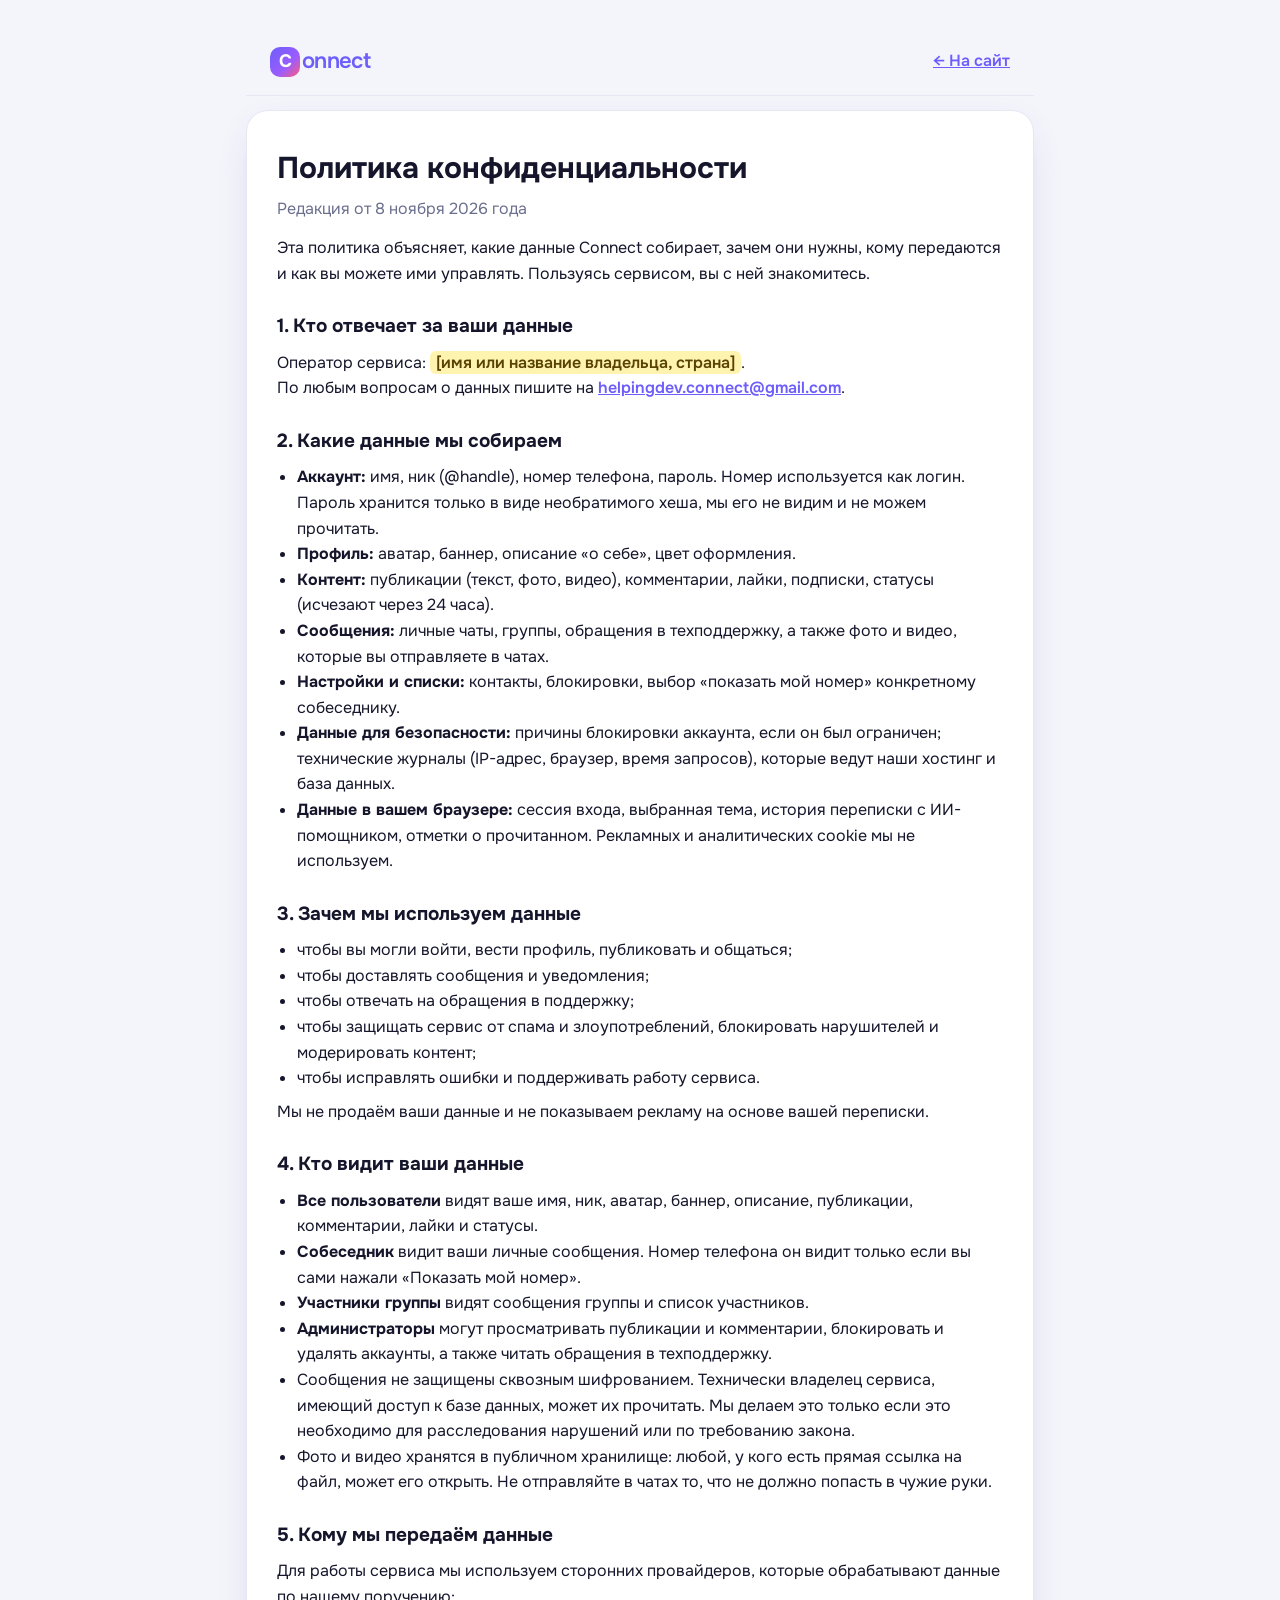
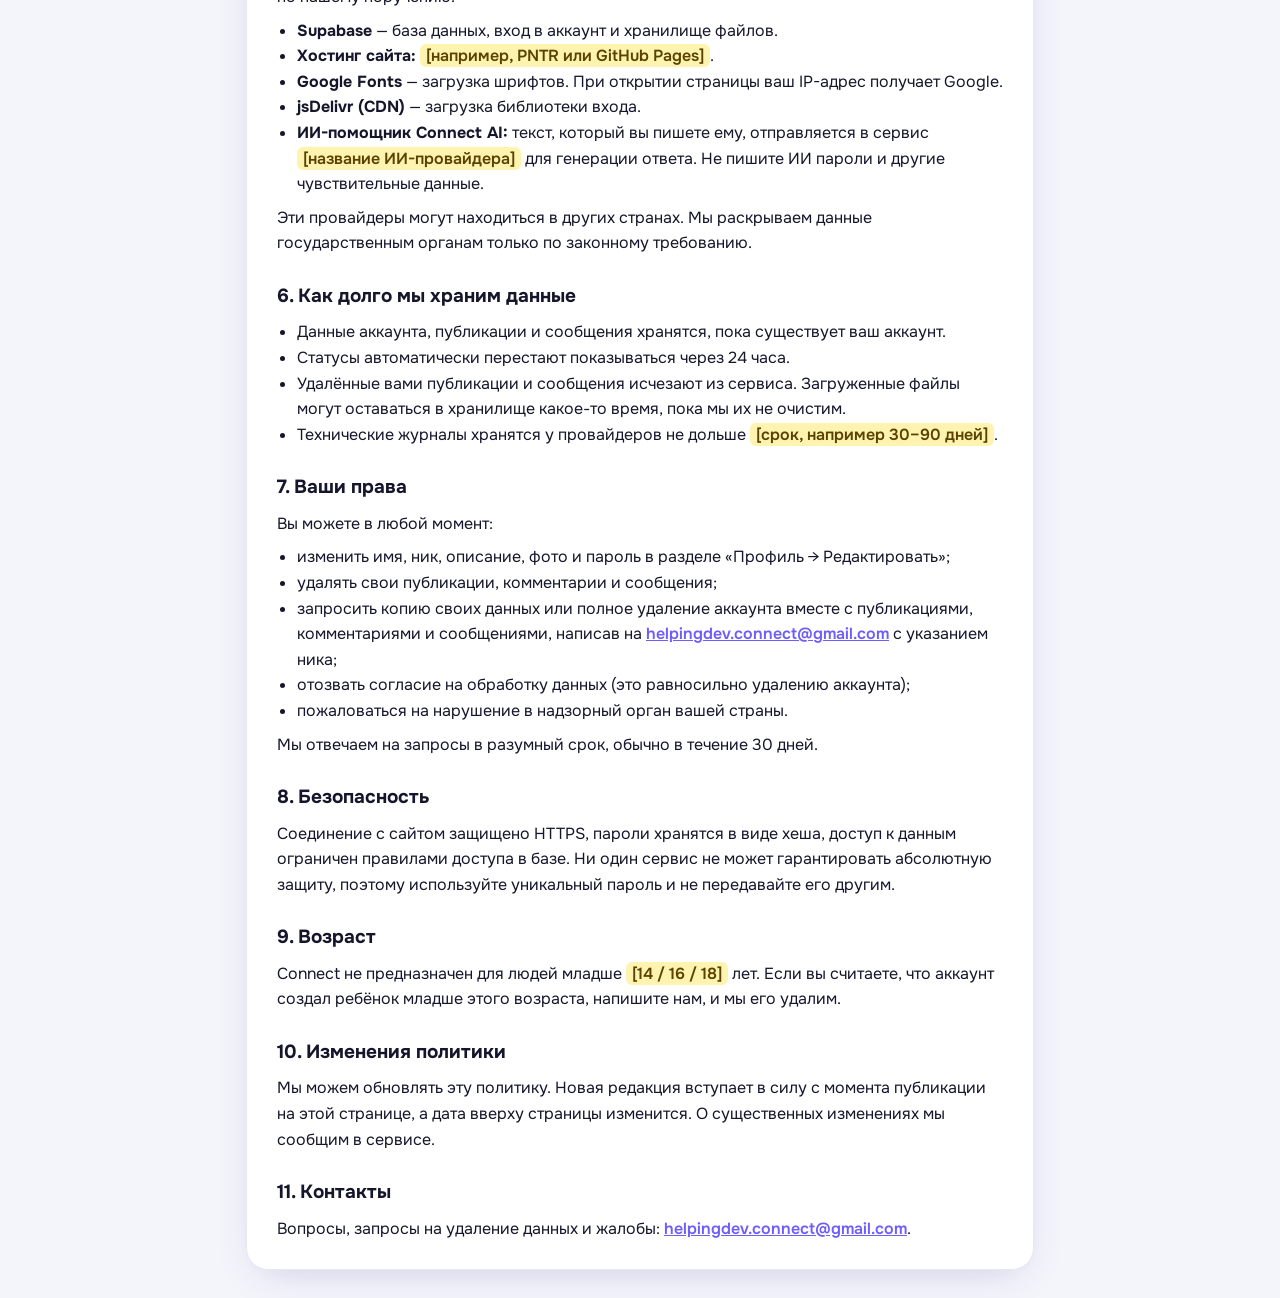
==== privacy.html @ 6333b59b "Add files via upload" ====
<!DOCTYPE html>
<html lang="ru">
<head>
<meta charset="utf-8">
<meta name="viewport" content="width=device-width, initial-scale=1">
<title>Политика конфиденциальности — Connect</title>
<link rel="icon" type="image/png" href="connect-icon-512.png">
<link rel="preconnect" href="https://fonts.googleapis.com">
<link href="https://fonts.googleapis.com/css2?family=Onest:wght@400;500;600;700;800&display=swap" rel="stylesheet">
<link rel="stylesheet" href="style.css">
<style>
.pp{max-width:820px;margin:28px auto;padding:0 16px}
.pp .card{padding:28px 30px}
.pp h1{font-size:30px;margin:6px 0 4px}
.pp h2{font-size:19px;margin:26px 0 8px}
.pp p,.pp li{line-height:1.6}
.pp ul{margin:8px 0 8px 20px;padding:0}
.pp .when{color:var(--mu);margin-bottom:14px}
.pp a{color:var(--ac);font-weight:600}
.todo{background:#fff3b0;color:#5a4300;padding:1px 6px;border-radius:6px;font-weight:600}
.pp .top{display:flex;align-items:center;justify-content:space-between;margin-bottom:14px}
</style>
</head>
<body>
<div class="pp">
  <div class="top"><a class="logo" href="index.html"><b>C</b>onnect</a><a href="index.html">← На сайт</a></div>
  <article class="card">
    <h1>Политика конфиденциальности</h1>
    <p class="when">Редакция от 8 ноября 2026 года</p>
    <p>Эта политика объясняет, какие данные Connect собирает, зачем они нужны, кому передаются и как вы можете ими управлять. Пользуясь сервисом, вы с ней знакомитесь.</p>

    <h2>1. Кто отвечает за ваши данные</h2>
    <p>Оператор сервиса: <span class="todo">[имя или название владельца, страна]</span>.<br>
    По любым вопросам о данных пишите на <a href="mailto:helpingdev.connect@gmail.com">helpingdev.connect@gmail.com</a>.</p>

    <h2>2. Какие данные мы собираем</h2>
    <ul>
      <li><b>Аккаунт:</b> имя, ник (@handle), номер телефона, пароль. Номер используется как логин. Пароль хранится только в виде необратимого хеша, мы его не видим и не можем прочитать.</li>
      <li><b>Профиль:</b> аватар, баннер, описание «о себе», цвет оформления.</li>
      <li><b>Контент:</b> публикации (текст, фото, видео), комментарии, лайки, подписки, статусы (исчезают через 24 часа).</li>
      <li><b>Сообщения:</b> личные чаты, группы, обращения в техподдержку, а также фото и видео, которые вы отправляете в чатах.</li>
      <li><b>Настройки и списки:</b> контакты, блокировки, выбор «показать мой номер» конкретному собеседнику.</li>
      <li><b>Данные для безопасности:</b> причины блокировки аккаунта, если он был ограничен; технические журналы (IP-адрес, браузер, время запросов), которые ведут наши хостинг и база данных.</li>
      <li><b>Данные в вашем браузере:</b> сессия входа, выбранная тема, история переписки с ИИ-помощником, отметки о прочитанном. Рекламных и аналитических cookie мы не используем.</li>
    </ul>

    <h2>3. Зачем мы используем данные</h2>
    <ul>
      <li>чтобы вы могли войти, вести профиль, публиковать и общаться;</li>
      <li>чтобы доставлять сообщения и уведомления;</li>
      <li>чтобы отвечать на обращения в поддержку;</li>
      <li>чтобы защищать сервис от спама и злоупотреблений, блокировать нарушителей и модерировать контент;</li>
      <li>чтобы исправлять ошибки и поддерживать работу сервиса.</li>
    </ul>
    <p>Мы не продаём ваши данные и не показываем рекламу на основе вашей переписки.</p>

    <h2>4. Кто видит ваши данные</h2>
    <ul>
      <li><b>Все пользователи</b> видят ваше имя, ник, аватар, баннер, описание, публикации, комментарии, лайки и статусы.</li>
      <li><b>Собеседник</b> видит ваши личные сообщения. Номер телефона он видит только если вы сами нажали «Показать мой номер».</li>
      <li><b>Участники группы</b> видят сообщения группы и список участников.</li>
      <li><b>Администраторы</b> могут просматривать публикации и комментарии, блокировать и удалять аккаунты, а также читать обращения в техподдержку.</li>
      <li>Сообщения не защищены сквозным шифрованием. Технически владелец сервиса, имеющий доступ к базе данных, может их прочитать. Мы делаем это только если это необходимо для расследования нарушений или по требованию закона.</li>
      <li>Фото и видео хранятся в публичном хранилище: любой, у кого есть прямая ссылка на файл, может его открыть. Не отправляйте в чатах то, что не должно попасть в чужие руки.</li>
    </ul>

    <h2>5. Кому мы передаём данные</h2>
    <p>Для работы сервиса мы используем сторонних провайдеров, которые обрабатывают данные по нашему поручению:</p>
    <ul>
      <li><b>Supabase</b> — база данных, вход в аккаунт и хранилище файлов.</li>
      <li><b>Хостинг сайта:</b> <span class="todo">[например, PNTR или GitHub Pages]</span>.</li>
      <li><b>Google Fonts</b> — загрузка шрифтов. При открытии страницы ваш IP-адрес получает Google.</li>
      <li><b>jsDelivr (CDN)</b> — загрузка библиотеки входа.</li>
      <li><b>ИИ-помощник Connect AI:</b> текст, который вы пишете ему, отправляется в сервис <span class="todo">[название ИИ-провайдера]</span> для генерации ответа. Не пишите ИИ пароли и другие чувствительные данные.</li>
    </ul>
    <p>Эти провайдеры могут находиться в других странах. Мы раскрываем данные государственным органам только по законному требованию.</p>

    <h2>6. Как долго мы храним данные</h2>
    <ul>
      <li>Данные аккаунта, публикации и сообщения хранятся, пока существует ваш аккаунт.</li>
      <li>Статусы автоматически перестают показываться через 24 часа.</li>
      <li>Удалённые вами публикации и сообщения исчезают из сервиса. Загруженные файлы могут оставаться в хранилище какое-то время, пока мы их не очистим.</li>
      <li>Технические журналы хранятся у провайдеров не дольше <span class="todo">[срок, например 30–90 дней]</span>.</li>
    </ul>

    <h2>7. Ваши права</h2>
    <p>Вы можете в любой момент:</p>
    <ul>
      <li>изменить имя, ник, описание, фото и пароль в разделе «Профиль → Редактировать»;</li>
      <li>удалять свои публикации, комментарии и сообщения;</li>
      <li>запросить копию своих данных или полное удаление аккаунта вместе с публикациями, комментариями и сообщениями, написав на <a href="mailto:helpingdev.connect@gmail.com">helpingdev.connect@gmail.com</a> с указанием ника;</li>
      <li>отозвать согласие на обработку данных (это равносильно удалению аккаунта);</li>
      <li>пожаловаться на нарушение в надзорный орган вашей страны.</li>
    </ul>
    <p>Мы отвечаем на запросы в разумный срок, обычно в течение 30 дней.</p>

    <h2>8. Безопасность</h2>
    <p>Соединение с сайтом защищено HTTPS, пароли хранятся в виде хеша, доступ к данным ограничен правилами доступа в базе. Ни один сервис не может гарантировать абсолютную защиту, поэтому используйте уникальный пароль и не передавайте его другим.</p>

    <h2>9. Возраст</h2>
    <p>Connect не предназначен для людей младше <span class="todo">[14 / 16 / 18]</span> лет. Если вы считаете, что аккаунт создал ребёнок младше этого возраста, напишите нам, и мы его удалим.</p>

    <h2>10. Изменения политики</h2>
    <p>Мы можем обновлять эту политику. Новая редакция вступает в силу с момента публикации на этой странице, а дата вверху страницы изменится. О существенных изменениях мы сообщим в сервисе.</p>

    <h2>11. Контакты</h2>
    <p>Вопросы, запросы на удаление данных и жалобы: <a href="mailto:helpingdev.connect@gmail.com">helpingdev.connect@gmail.com</a>.</p>
  </article>
</div>
<script>
try { var th = localStorage.getItem('connect_theme'); if (th) document.documentElement.dataset.theme = th; } catch (e) {}
</script>
</body>
</html>
---- style.css ----
:root{--bg:#f4f5fb;--cd:#fff;--tx:#15162b;--mu:#6b6f8e;--bd:#e5e7f3;--ac:#6d5efc;--hot:#ff5c7a;--g:linear-gradient(135deg,#6d5efc,#9b5cff 60%,#ff5c7a);--sh:0 12px 40px -16px rgba(50,40,140,.25);--gl:rgba(244,245,251,.8);color-scheme:light;box-sizing:border-box;padding-top:env(safe-area-inset-top,0px);padding-bottom:env(safe-area-inset-bottom,0px)}
@media(prefers-color-scheme:dark){:root:not([data-theme=light]){--bg:#0b0c16;--cd:#151728;--tx:#eef0ff;--mu:#9a9fc4;--bd:#25283f;--sh:0 12px 40px -16px #000;--gl:rgba(11,12,22,.8);color-scheme:dark}}
:root[data-theme=dark]{--bg:#0b0c16;--cd:#151728;--tx:#eef0ff;--mu:#9a9fc4;--bd:#25283f;--sh:0 12px 40px -16px #000;--gl:rgba(11,12,22,.8);color-scheme:dark}
html{scroll-padding-top:env(safe-area-inset-top,0px);scroll-behavior:smooth}
*{box-sizing:border-box;margin:0}
body{font:16px/1.55 Onest,system-ui,-apple-system,"Segoe UI",sans-serif;background:var(--bg);color:var(--tx);min-height:100vh;-webkit-font-smoothing:antialiased}
body::before{content:"";position:fixed;inset:0 0 auto;height:env(safe-area-inset-top,0px);background:var(--gl);backdrop-filter:blur(14px);z-index:60}
button,input,textarea{font:inherit;color:inherit}button{cursor:pointer;border:0;background:none}
:focus-visible{outline:2px solid var(--ac);outline-offset:2px}
[hidden]{display:none!important}
.wrap{max-width:1120px;margin:0 auto;padding:0 20px}.row{display:flex;gap:10px;align-items:center}.mu{color:var(--mu)}
.logo{font-weight:800;font-size:22px;letter-spacing:-.03em;display:inline-flex;align-items:center;cursor:pointer;color:var(--tx);text-decoration:none}
.logo b{display:grid;place-items:center;width:30px;height:30px;border-radius:10px;background:var(--g);color:#fff;margin-right:2px;font-size:18px}
.btn{padding:10px 20px;border-radius:999px;background:var(--g);color:#fff;font-weight:600;transition:transform .2s,box-shadow .2s;box-shadow:0 8px 24px -10px var(--ac)}
.btn:hover{transform:translateY(-2px)}.btn:active{transform:scale(.97)}.btn.lg{padding:14px 28px}
.btn.ghost{background:var(--cd);color:var(--tx);box-shadow:inset 0 0 0 1px var(--bd)}
.btn:disabled{opacity:.6;pointer-events:none}
.card{background:var(--cd);border:1px solid var(--bd);border-radius:22px;box-shadow:var(--sh)}
.av{--h:265;display:grid;place-items:center;flex:none;width:44px;height:44px;border-radius:50%;overflow:hidden;background:linear-gradient(135deg,hsl(var(--h) 80% 62%),hsl(calc(var(--h) + 50) 85% 55%));color:#fff;font-weight:700}
.av img{width:100%;height:100%;object-fit:cover}
.av.lg{width:96px;height:96px;font-size:36px;border:4px solid var(--cd)}.av.sm{width:36px;height:36px;font-size:14px}
/* landing */
.nav{display:flex;justify-content:space-between;align-items:center;height:76px}
.hero{display:grid;grid-template-columns:1.05fr 1fr;gap:48px;align-items:center;padding-top:56px;padding-bottom:80px;min-height:70vh}
.hero h1{font-size:clamp(40px,6vw,68px);line-height:1.04;letter-spacing:-.04em;font-weight:800;margin-bottom:20px;animation:rise .8s both}
.hero p{font-size:19px;color:var(--mu);max-width:30em;margin-bottom:30px;animation:rise .8s .12s both}
.hero .row{animation:rise .8s .24s both;margin-bottom:14px}
.hero-v{position:relative;height:430px}
.hero-v .post{position:absolute;width:min(380px,92%);animation:rise .9s .3s both,float 7s ease-in-out infinite}
.f1{top:0;left:0}.f2{bottom:0;right:0;animation-delay:.5s,1s!important}
.feats{display:grid;grid-template-columns:repeat(3,1fr);gap:20px;padding-bottom:80px}
.feats div{padding:28px;border-radius:22px;background:var(--cd);border:1px solid var(--bd)}
.feats h3{font-size:20px;letter-spacing:-.02em;margin-bottom:8px}.feats p{color:var(--mu)}
.foot{display:flex;justify-content:space-between;align-items:center;padding-top:28px;padding-bottom:40px;border-top:1px solid var(--bd);flex-wrap:wrap;gap:12px}
@keyframes rise{from{opacity:0;transform:translateY(24px)}}
@keyframes float{50%{transform:translateY(-10px)}}
/* app */
.top{position:sticky;top:env(safe-area-inset-top,0px);z-index:50;display:flex;align-items:center;justify-content:space-between;gap:16px;height:68px;padding:0 24px;background:var(--gl);backdrop-filter:blur(14px);border-bottom:1px solid var(--bd)}
.search{flex:1;max-width:420px}.search input{width:100%;padding:11px 18px;border-radius:999px;border:1px solid var(--bd);background:var(--cd);outline:0;transition:box-shadow .2s,border-color .2s}
.search input:focus{border-color:var(--ac);box-shadow:0 0 0 4px rgba(109,94,252,.15)}
.ic{display:grid;place-items:center;width:42px;height:42px;border-radius:50%;background:var(--cd);border:1px solid var(--bd)}
.meb{border-radius:50%}.meb .av{width:42px;height:42px}
.i{width:22px;height:22px;flex:none}
.layout{display:grid;grid-template-columns:240px minmax(0,640px) 300px;gap:28px;justify-content:center;padding:24px 20px 90px;animation:rise .5s both}
.side,.rail{position:sticky;top:92px;align-self:start;display:flex;flex-direction:column;gap:6px}
.nv{display:flex;align-items:center;gap:14px;padding:13px 18px;border-radius:16px;font-weight:600;color:var(--mu);text-align:left;transition:background .2s,color .2s}
.nv:hover{background:var(--cd);color:var(--tx)}.nv.on{background:var(--cd);color:var(--ac);box-shadow:var(--sh)}
.side .btn{margin-top:12px}
#main{display:flex;flex-direction:column;gap:16px;min-width:0}
h2.t{font-size:26px;letter-spacing:-.03em}
.comp{padding:18px;display:flex;gap:14px}.comp textarea{flex:1;width:100%;border:0;background:none;resize:none;outline:0;min-height:56px;font-size:17px}
.comp .bar{display:flex;justify-content:space-between;align-items:center;margin-top:6px;gap:8px}
.comp .chips{display:flex;gap:8px}
.chip{padding:8px 14px;border-radius:999px;border:1px solid var(--bd);color:var(--mu);font-size:14px;transition:all .2s}.chip.on{background:var(--ac);color:#fff;border-color:var(--ac)}
label.chip{cursor:pointer}
.prev{position:relative;display:inline-block;margin-top:8px}
.prev img{display:block;max-width:100%;max-height:200px;border-radius:14px}
.prev button{position:absolute;top:6px;right:6px;width:28px;height:28px;border-radius:50%;background:rgba(0,0,0,.6);color:#fff;font-size:18px;line-height:1}
.stories{display:flex;gap:16px;overflow-x:auto;padding:4px 2px;scrollbar-width:none}
.st{display:flex;flex-direction:column;align-items:center;gap:6px;font-size:13px;color:var(--mu);flex:none;cursor:pointer}
.st .av{width:62px;height:62px;box-shadow:0 0 0 3px var(--bg),0 0 0 5px var(--ac);transition:transform .2s}.st:hover .av{transform:scale(1.06)}
.post{padding:20px;animation:rise .5s both}
.post header{display:flex;gap:12px;align-items:center;margin-bottom:12px}
.post header div{display:flex;flex-direction:column;line-height:1.3}.post header span{font-size:13px;color:var(--mu)}
.post header .av,.post header div{cursor:pointer}
.post p{white-space:pre-wrap;word-break:break-word}.tag{color:var(--ac);font-weight:600}
.cover{height:220px;border-radius:16px;margin-top:14px;background:radial-gradient(circle at 25% 20%,hsl(calc(var(--h) + 60) 90% 70%),transparent 55%),linear-gradient(135deg,hsl(var(--h) 80% 58%),hsl(calc(var(--h) + 70) 85% 50%))}
.pimg{display:block;width:100%;max-height:520px;object-fit:cover;border-radius:16px;margin-top:14px;background:var(--bg)}
.post footer{display:flex;gap:8px;margin-top:14px}
.act{display:inline-flex;align-items:center;gap:8px;padding:8px 14px;border-radius:999px;color:var(--mu);font-weight:600;font-size:14px;transition:background .2s,color .2s}
button.act:hover{background:var(--bg)}.act.on{color:var(--hot)}.act.on svg{animation:pop .45s}
.act.del{margin-left:auto}.act.del:hover{color:var(--hot)}
@keyframes pop{40%{transform:scale(1.45)}}
.cm{display:none;margin-top:12px;padding-top:12px;border-top:1px solid var(--bd)}.cm.open{display:block;animation:rise .3s both}
.c{display:flex;gap:10px;margin-bottom:12px;font-size:15px}.c b{margin-right:6px}.c small{color:var(--mu)}
.cf{display:flex;gap:8px}.cf input{flex:1;min-width:0;padding:10px 16px;border-radius:999px;border:1px solid var(--bd);background:var(--bg);outline:0}
.cf .btn{padding:8px 18px}
.pcover{height:150px;border-radius:22px 22px 0 0;background:linear-gradient(135deg,hsl(var(--h) 80% 58%),hsl(calc(var(--h) + 70) 85% 50%))}
.phead{padding:0 24px 24px}.phead .av{margin-top:-48px}
.phead .rw{display:flex;justify-content:space-between;align-items:flex-end}.phead .rw .row{gap:8px}
.phead h2{margin-top:10px;letter-spacing:-.02em}.phead .nums{display:flex;gap:22px;margin-top:14px}.nums b{font-size:18px}.nums span{color:var(--mu);font-size:14px;margin-left:4px}
.rail .card{padding:20px}.rail h4{margin-bottom:12px}
.sg{display:flex;align-items:center;gap:10px;margin-bottom:14px}.sg div{flex:1;line-height:1.25;min-width:0;cursor:pointer}.sg small{color:var(--mu)}
.fol{padding:6px 14px;border-radius:999px;border:1px solid var(--ac);color:var(--ac);font-weight:600;font-size:13px;transition:all .2s}.fol.on{background:var(--ac);color:#fff}
.tg{display:block;padding:7px 0;color:var(--mu)}.tg b{color:var(--tx);display:block}
.empty{text-align:center;padding:48px 20px;color:var(--mu)}
.bottom{display:none}
/* modal */
.modal{position:fixed;inset:0;z-index:100;display:grid;place-items:center;padding:20px;background:rgba(10,10,30,.5);backdrop-filter:blur(8px);animation:fade .25s}
@keyframes fade{from{opacity:0}}
.sheet{position:relative;width:100%;max-width:420px;padding:32px;animation:rise .35s both}
.sheet h2{letter-spacing:-.03em;margin-bottom:18px}.x{position:absolute;right:18px;top:14px;font-size:28px;color:var(--mu)}
.tabs{display:flex;padding:4px;background:var(--bg);border-radius:999px;margin-bottom:18px}.tabs button{flex:1;padding:9px;border-radius:999px;font-weight:600;color:var(--mu);transition:all .25s}.tabs button.on{background:var(--cd);color:var(--tx);box-shadow:var(--sh)}
.fields,.ef{display:flex;flex-direction:column;gap:12px}
.fields input,.ef input,.ef textarea{width:100%;padding:13px 16px;border-radius:14px;border:1px solid var(--bd);background:var(--bg);outline:0;resize:none}
.fields input:focus,.ef input:focus,.ef textarea:focus{border-color:var(--ac)}
.err{color:var(--hot);font-size:14px;min-height:20px}
#toast{position:fixed;left:50%;bottom:calc(90px + env(safe-area-inset-bottom,0px));transform:translate(-50%,30px);padding:12px 22px;border-radius:999px;background:var(--tx);color:var(--bg);font-weight:600;opacity:0;pointer-events:none;transition:all .3s;z-index:200}
#toast.show{opacity:1;transform:translate(-50%,0)}
@media(max-width:1100px){.layout{grid-template-columns:76px minmax(0,640px)}.rail{display:none}.nv span{display:none}.nv{justify-content:center;padding:14px}.side .btn{display:none}}
@media(max-width:820px){
 .hero{grid-template-columns:1fr;padding-top:24px}.hero-v{height:400px}.feats{grid-template-columns:1fr}
 .layout{grid-template-columns:minmax(0,1fr);padding:16px 14px 100px}.side,.search{display:none}.top{padding:0 16px}
 .bottom{display:flex;position:fixed;left:0;right:0;bottom:0;z-index:50;justify-content:space-around;padding:8px 8px calc(8px + env(safe-area-inset-bottom,0px));background:var(--gl);backdrop-filter:blur(16px);border-top:1px solid var(--bd)}
 .bottom .nv{padding:10px 18px}.cover{height:180px}}
@media(prefers-reduced-motion:reduce){*{animation:none!important;transition:none!important}}
html,body{max-width:100%;overflow-x:clip}
img{max-width:100%}
.bdg{display:inline-block;margin-left:6px;padding:1px 8px;border-radius:999px;background:var(--g);color:#fff;font-size:11px;font-weight:700;vertical-align:middle}
.post header div{min-width:0}
.post header b,.post header span{overflow:hidden;text-overflow:ellipsis;white-space:nowrap}
.c>div{flex:1;min-width:0}
.cx{margin-left:auto;color:var(--mu);font-size:18px;line-height:1;padding:0 6px}.cx:hover{color:var(--hot)}
.at{display:flex;align-items:center;border:1px solid var(--bd);border-radius:14px;background:var(--bg);padding-left:14px;color:var(--mu)}
.ef .at input{border:0;background:none;padding-left:4px}
.stat{display:grid;grid-template-columns:repeat(4,1fr);gap:12px}
.stat .card{padding:16px;display:flex;flex-direction:column}
.stat b{font-size:26px;letter-spacing:-.03em}.stat span{color:var(--mu);font-size:13px}
.ulist{padding:20px}.ulist h4{margin-bottom:14px}
h2.sub{margin-top:8px}
@media(max-width:820px){
 .nav{height:64px}.nav .btn{padding:9px 16px;font-size:14px}
 .hero{min-height:0;padding-bottom:48px;gap:32px}.hero p{font-size:17px}.hero .row{flex-wrap:wrap}
 .hero-v{height:380px}.feats{padding-bottom:48px}
 .layout{padding:12px 12px calc(96px + env(safe-area-inset-bottom,0px))}
 .comp{padding:14px}.comp>.av{display:none}.comp .bar{flex-wrap:wrap}
 .post{padding:16px}.act{padding:10px 14px}
 .phead{padding:0 16px 20px}.phead .rw{flex-wrap:wrap;gap:12px}
 .stat{grid-template-columns:repeat(2,1fr)}
 .sheet{padding:24px 20px;max-height:calc(100dvh - 40px);overflow-y:auto}
}
@media(max-width:480px){
 .nav .ghost{display:none}.hero h1{font-size:38px}.hero-v .post{width:94%}
 .foot{justify-content:center;text-align:center}.cover{height:160px}
}
.bdg.cr{background:linear-gradient(135deg,#f59e0b,#ef4444)}
.bdg.ban{background:var(--hot)}
.urow{flex-wrap:wrap}
.sg .ua{flex:none;display:flex;gap:6px;flex-wrap:wrap;cursor:default}
.mini{padding:5px 10px;border-radius:999px;border:1px solid var(--bd);font-size:12px;font-weight:600;color:var(--mu)}
.mini:hover{color:var(--tx);border-color:var(--ac)}.mini.danger{color:var(--hot);border-color:var(--hot)}
.dot{font-style:normal;min-width:20px;height:20px;padding:0 6px;border-radius:999px;background:var(--ac);color:#fff;font-size:12px;font-weight:700;display:inline-grid;place-items:center}
.nv{position:relative}.nv .dot{position:absolute;top:6px;right:10px;min-width:18px;height:18px;font-size:11px}
/* чаты */
.layout.wide{grid-template-columns:240px minmax(0,1000px)}
.layout.wide .rail{display:none}
.chat{display:grid;grid-template-columns:320px 1fr;height:calc(100vh - 180px);height:calc(100dvh - 180px);min-height:480px;overflow:hidden}
.cside{border-right:1px solid var(--bd);display:flex;flex-direction:column;min-width:0;min-height:0}
.cs{padding:12px}.cs input{width:100%;padding:10px 16px;border-radius:999px;border:1px solid var(--bd);background:var(--bg);outline:0}
.cs input:focus{border-color:var(--ac)}
#cl{overflow-y:auto;flex:1}
.ci{display:flex;align-items:center;gap:12px;width:100%;padding:10px 14px;text-align:left;transition:background .2s}
.ci:hover,.ci.on{background:var(--bg)}
.ci>div{flex:1;min-width:0;display:flex;flex-direction:column;line-height:1.3}
.ci b,.ci span{overflow:hidden;text-overflow:ellipsis;white-space:nowrap}.ci span{font-size:13px;color:var(--mu)}
.ci small{color:var(--mu);font-size:12px;align-self:flex-start;margin-top:4px}
.cpane{display:flex;flex-direction:column;min-width:0;min-height:0}
.ch{display:flex;align-items:center;gap:8px;padding:10px 14px;border-bottom:1px solid var(--bd);min-height:56px}
.back{display:none;font-size:30px;line-height:1;padding:0 8px;color:var(--ac)}
.chu{display:flex;align-items:center;gap:10px;cursor:pointer;min-width:0}
.chu div{display:flex;flex-direction:column;line-height:1.25;min-width:0}.chu small{color:var(--mu)}
#cvm{flex:1;overflow-y:auto;padding:16px;display:flex;flex-direction:column;gap:6px}
.mb{max-width:78%;align-self:flex-start;background:var(--bg);padding:8px 12px;border-radius:18px 18px 18px 6px;animation:rise .25s both}
.mb p{white-space:pre-wrap;word-break:break-word}
.mb small{display:block;text-align:right;font-size:11px;color:var(--mu);margin-top:2px}
.mb.me{align-self:flex-end;background:var(--g);color:#fff;border-radius:18px 18px 6px 18px}
.mb.me small{color:rgba(255,255,255,.85)}
.cb{display:flex;gap:8px;padding:10px;border-top:1px solid var(--bd);align-items:flex-end}
.cb textarea{flex:1;resize:none;max-height:120px;padding:10px 16px;border-radius:20px;border:1px solid var(--bd);background:var(--bg);outline:0}
.cb textarea:focus{border-color:var(--ac)}
.cb .btn{padding:10px 14px;display:grid;place-items:center}
@media(max-width:1100px){.layout.wide{grid-template-columns:76px minmax(0,1000px)}}
@media(max-width:820px){
 .layout.wide{grid-template-columns:minmax(0,1fr)}
 .chat{grid-template-columns:1fr;height:calc(100vh - 190px);height:calc(100dvh - 190px)}
 .chat:not(.open) .cpane{display:none}
 .chat.open .cside{display:none}
 .back{display:block}
 .mb{max-width:88%}
 .nv .dot{top:2px;right:14px}
}

.moderation-blurred {
  filter: blur(18px);
  user-select: none;
  transition: filter 180ms ease;
}

.moderation-warning {
  display: flex;
  align-items: center;
  justify-content: center;
  padding: 12px;
  border-radius: 12px;
  background: #202020;
  color: #fff;
  font-size: 14px;
  text-align: center;
}

.moderation-warning[hidden] {
  display: none;
}
.pcover{position:relative;overflow:hidden}
.pcover img,.pcover video{position:absolute;inset:0;width:100%;height:100%;object-fit:cover}
.phead{position:relative;z-index:1}
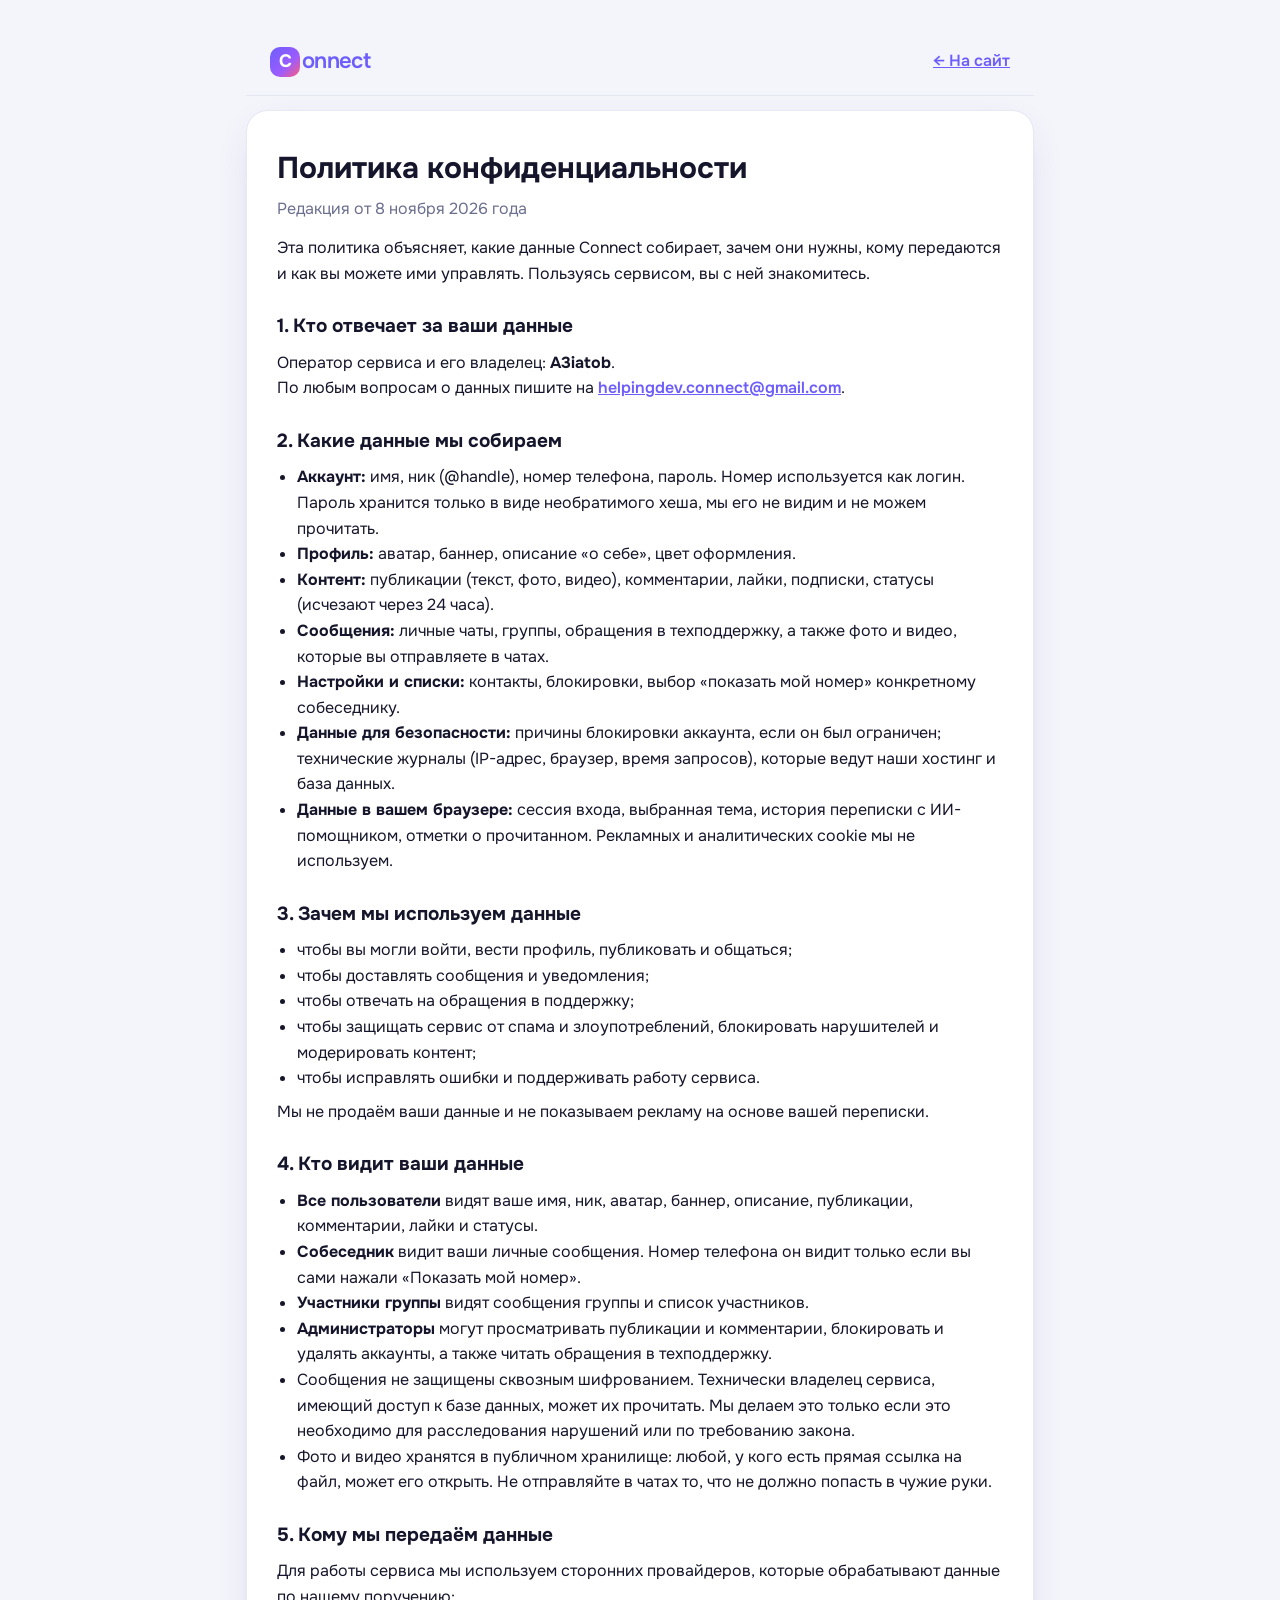
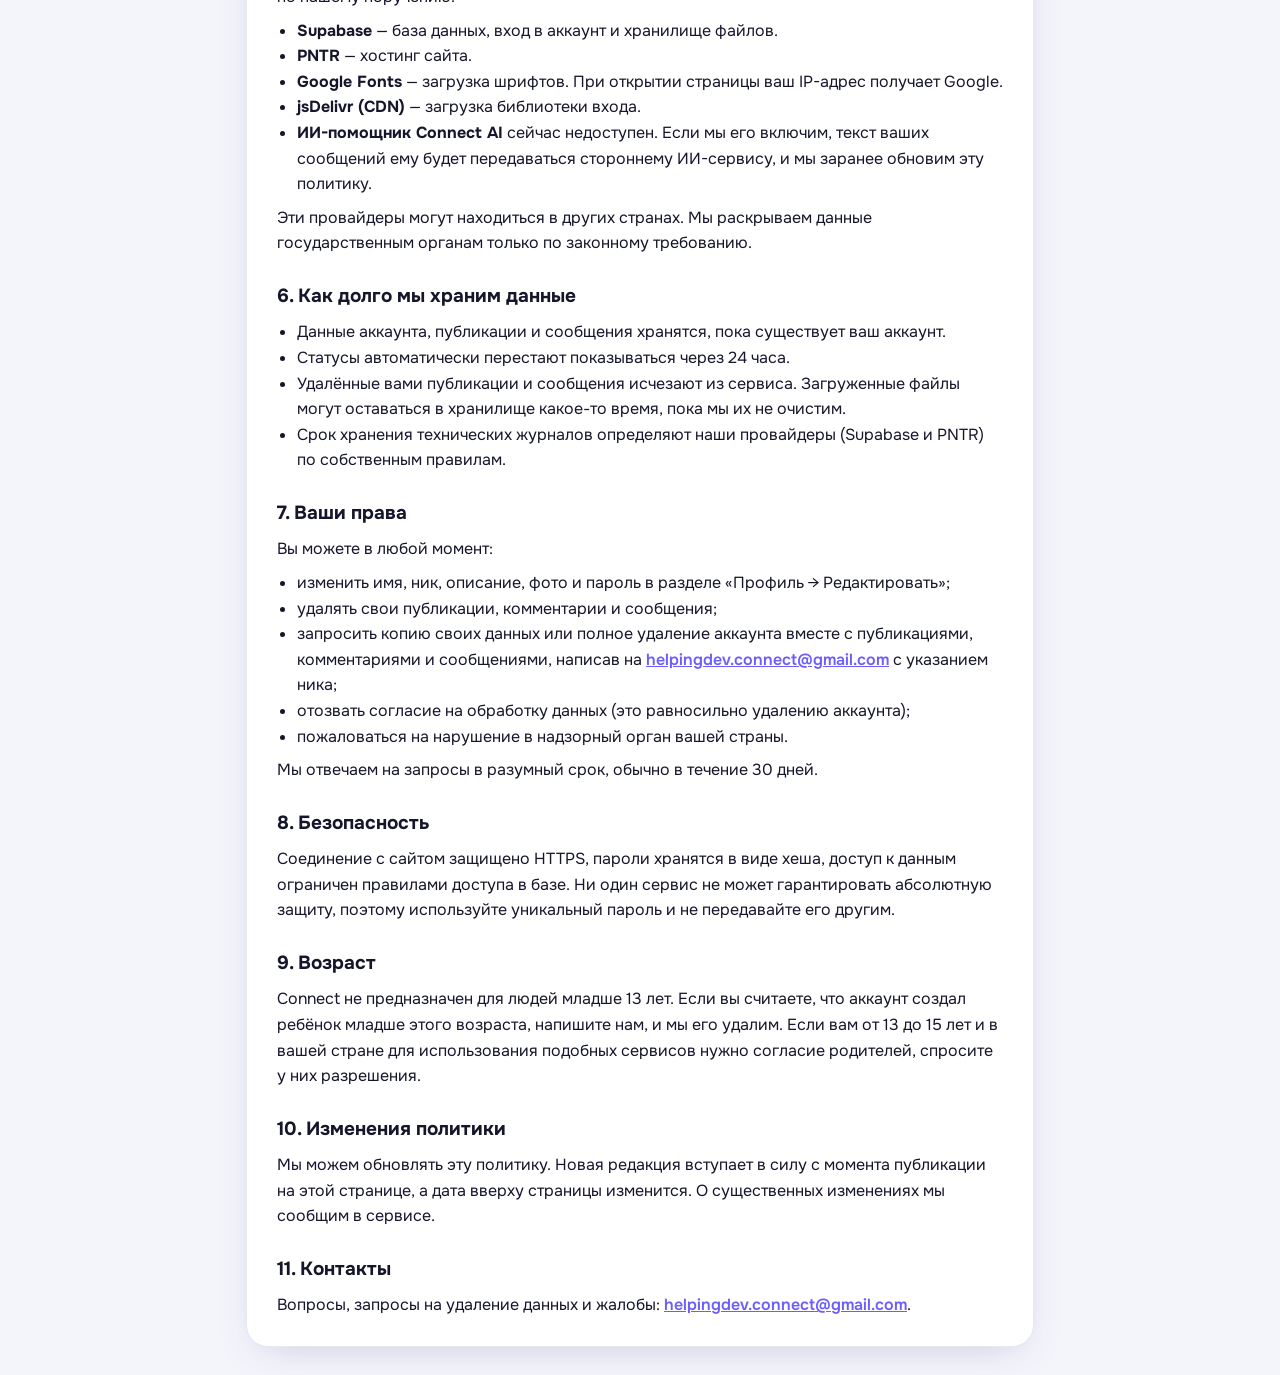
==== commit fbd4a247: "Update privacy policy details and remove placeholders" ====
--- a/privacy.html
+++ b/privacy.html
@@ -30,7 +30,7 @@
     <p>Эта политика объясняет, какие данные Connect собирает, зачем они нужны, кому передаются и как вы можете ими управлять. Пользуясь сервисом, вы с ней знакомитесь.</p>
 
     <h2>1. Кто отвечает за ваши данные</h2>
-    <p>Оператор сервиса: <span class="todo">[имя или название владельца, страна]</span>.<br>
+    <p>Оператор сервиса и его владелец: <b>A3iatob</b>.<br>
     По любым вопросам о данных пишите на <a href="mailto:helpingdev.connect@gmail.com">helpingdev.connect@gmail.com</a>.</p>
 
     <h2>2. Какие данные мы собираем</h2>
@@ -68,10 +68,10 @@
     <p>Для работы сервиса мы используем сторонних провайдеров, которые обрабатывают данные по нашему поручению:</p>
     <ul>
       <li><b>Supabase</b> — база данных, вход в аккаунт и хранилище файлов.</li>
-      <li><b>Хостинг сайта:</b> <span class="todo">[например, PNTR или GitHub Pages]</span>.</li>
+      <li><b>PNTR</b> — хостинг сайта.</li>
       <li><b>Google Fonts</b> — загрузка шрифтов. При открытии страницы ваш IP-адрес получает Google.</li>
       <li><b>jsDelivr (CDN)</b> — загрузка библиотеки входа.</li>
-      <li><b>ИИ-помощник Connect AI:</b> текст, который вы пишете ему, отправляется в сервис <span class="todo">[название ИИ-провайдера]</span> для генерации ответа. Не пишите ИИ пароли и другие чувствительные данные.</li>
+      <li><b>ИИ-помощник Connect AI</b> сейчас недоступен. Если мы его включим, текст ваших сообщений ему будет передаваться стороннему ИИ-сервису, и мы заранее обновим эту политику.</li>
     </ul>
     <p>Эти провайдеры могут находиться в других странах. Мы раскрываем данные государственным органам только по законному требованию.</p>
 
@@ -80,7 +80,7 @@
       <li>Данные аккаунта, публикации и сообщения хранятся, пока существует ваш аккаунт.</li>
       <li>Статусы автоматически перестают показываться через 24 часа.</li>
       <li>Удалённые вами публикации и сообщения исчезают из сервиса. Загруженные файлы могут оставаться в хранилище какое-то время, пока мы их не очистим.</li>
-      <li>Технические журналы хранятся у провайдеров не дольше <span class="todo">[срок, например 30–90 дней]</span>.</li>
+      <li>Срок хранения технических журналов определяют наши провайдеры (Supabase и PNTR) по собственным правилам.</li>
     </ul>
 
     <h2>7. Ваши права</h2>
@@ -98,7 +98,7 @@
     <p>Соединение с сайтом защищено HTTPS, пароли хранятся в виде хеша, доступ к данным ограничен правилами доступа в базе. Ни один сервис не может гарантировать абсолютную защиту, поэтому используйте уникальный пароль и не передавайте его другим.</p>
 
     <h2>9. Возраст</h2>
-    <p>Connect не предназначен для людей младше <span class="todo">[14 / 16 / 18]</span> лет. Если вы считаете, что аккаунт создал ребёнок младше этого возраста, напишите нам, и мы его удалим.</p>
+    <p>Connect не предназначен для людей младше 13 лет. Если вы считаете, что аккаунт создал ребёнок младше этого возраста, напишите нам, и мы его удалим. Если вам от 13 до 15 лет и в вашей стране для использования подобных сервисов нужно согласие родителей, спросите у них разрешения.</p>
 
     <h2>10. Изменения политики</h2>
     <p>Мы можем обновлять эту политику. Новая редакция вступает в силу с момента публикации на этой странице, а дата вверху страницы изменится. О существенных изменениях мы сообщим в сервисе.</p>
